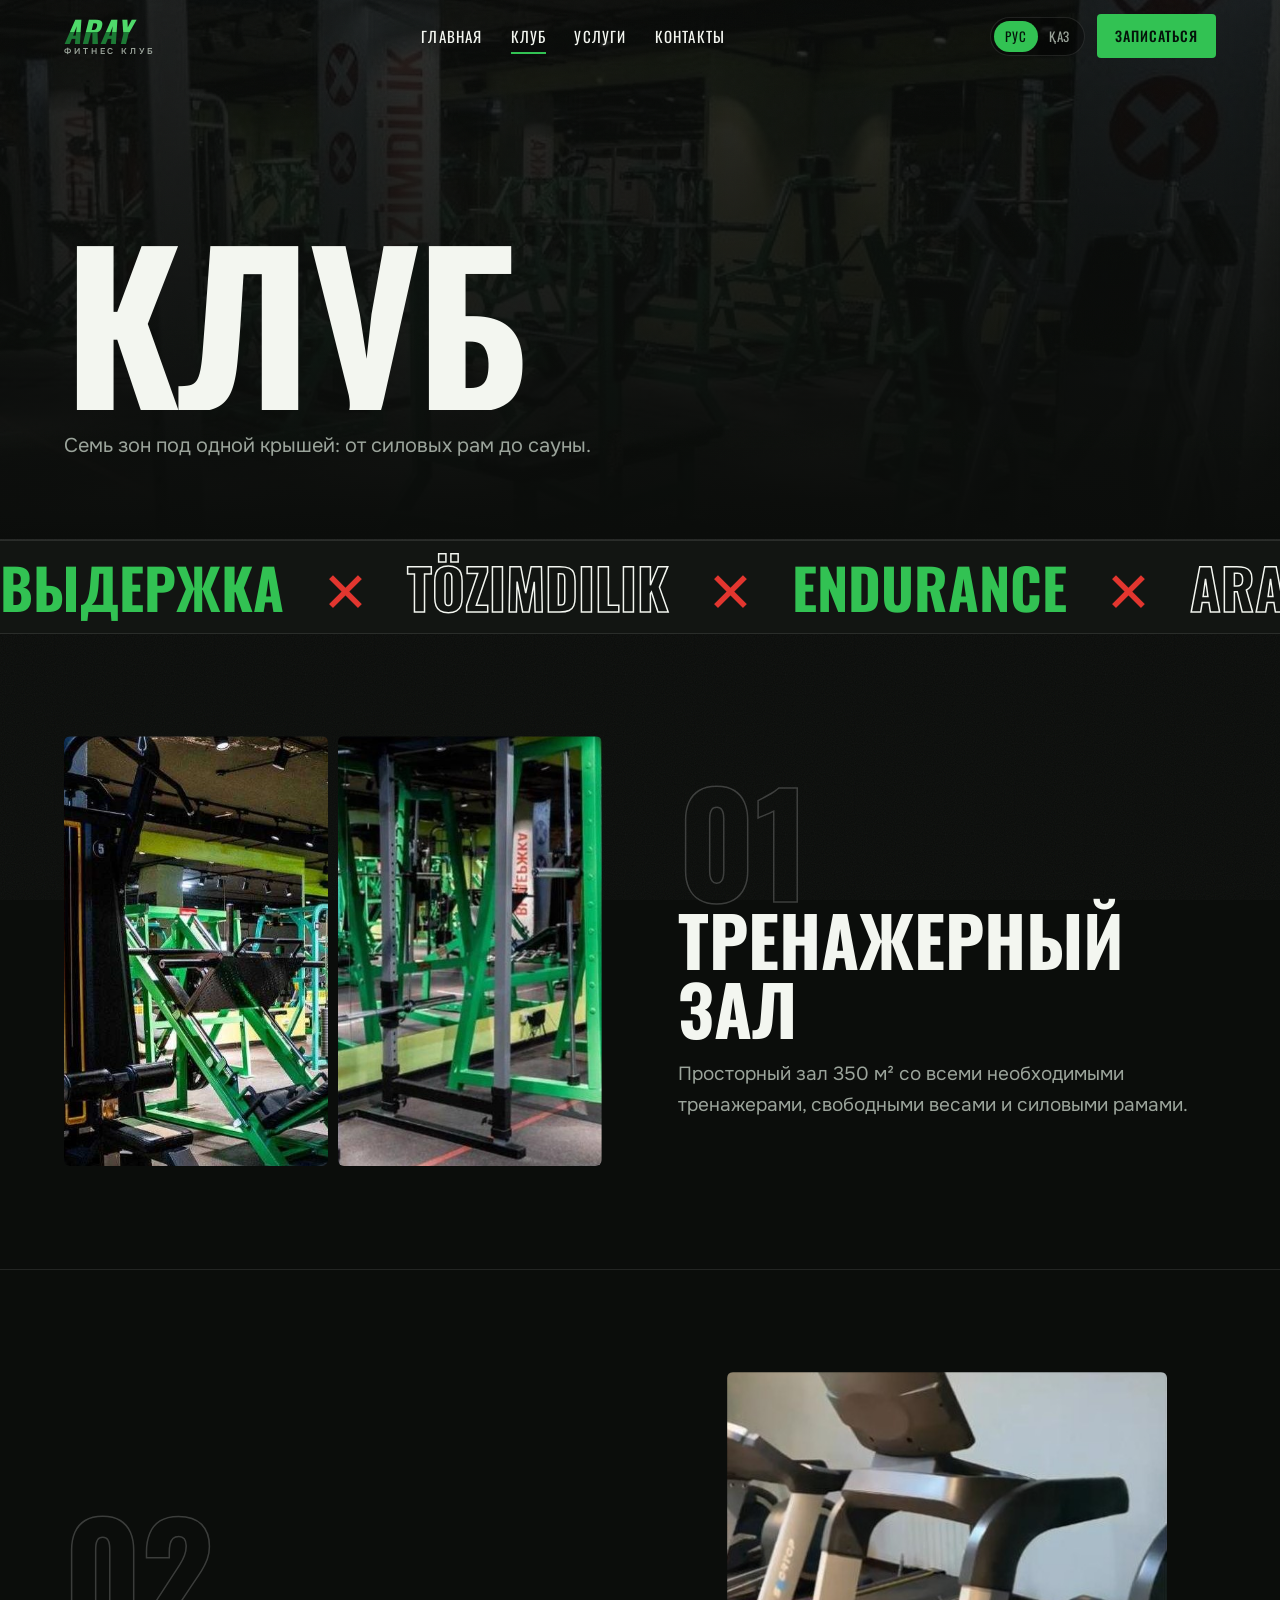
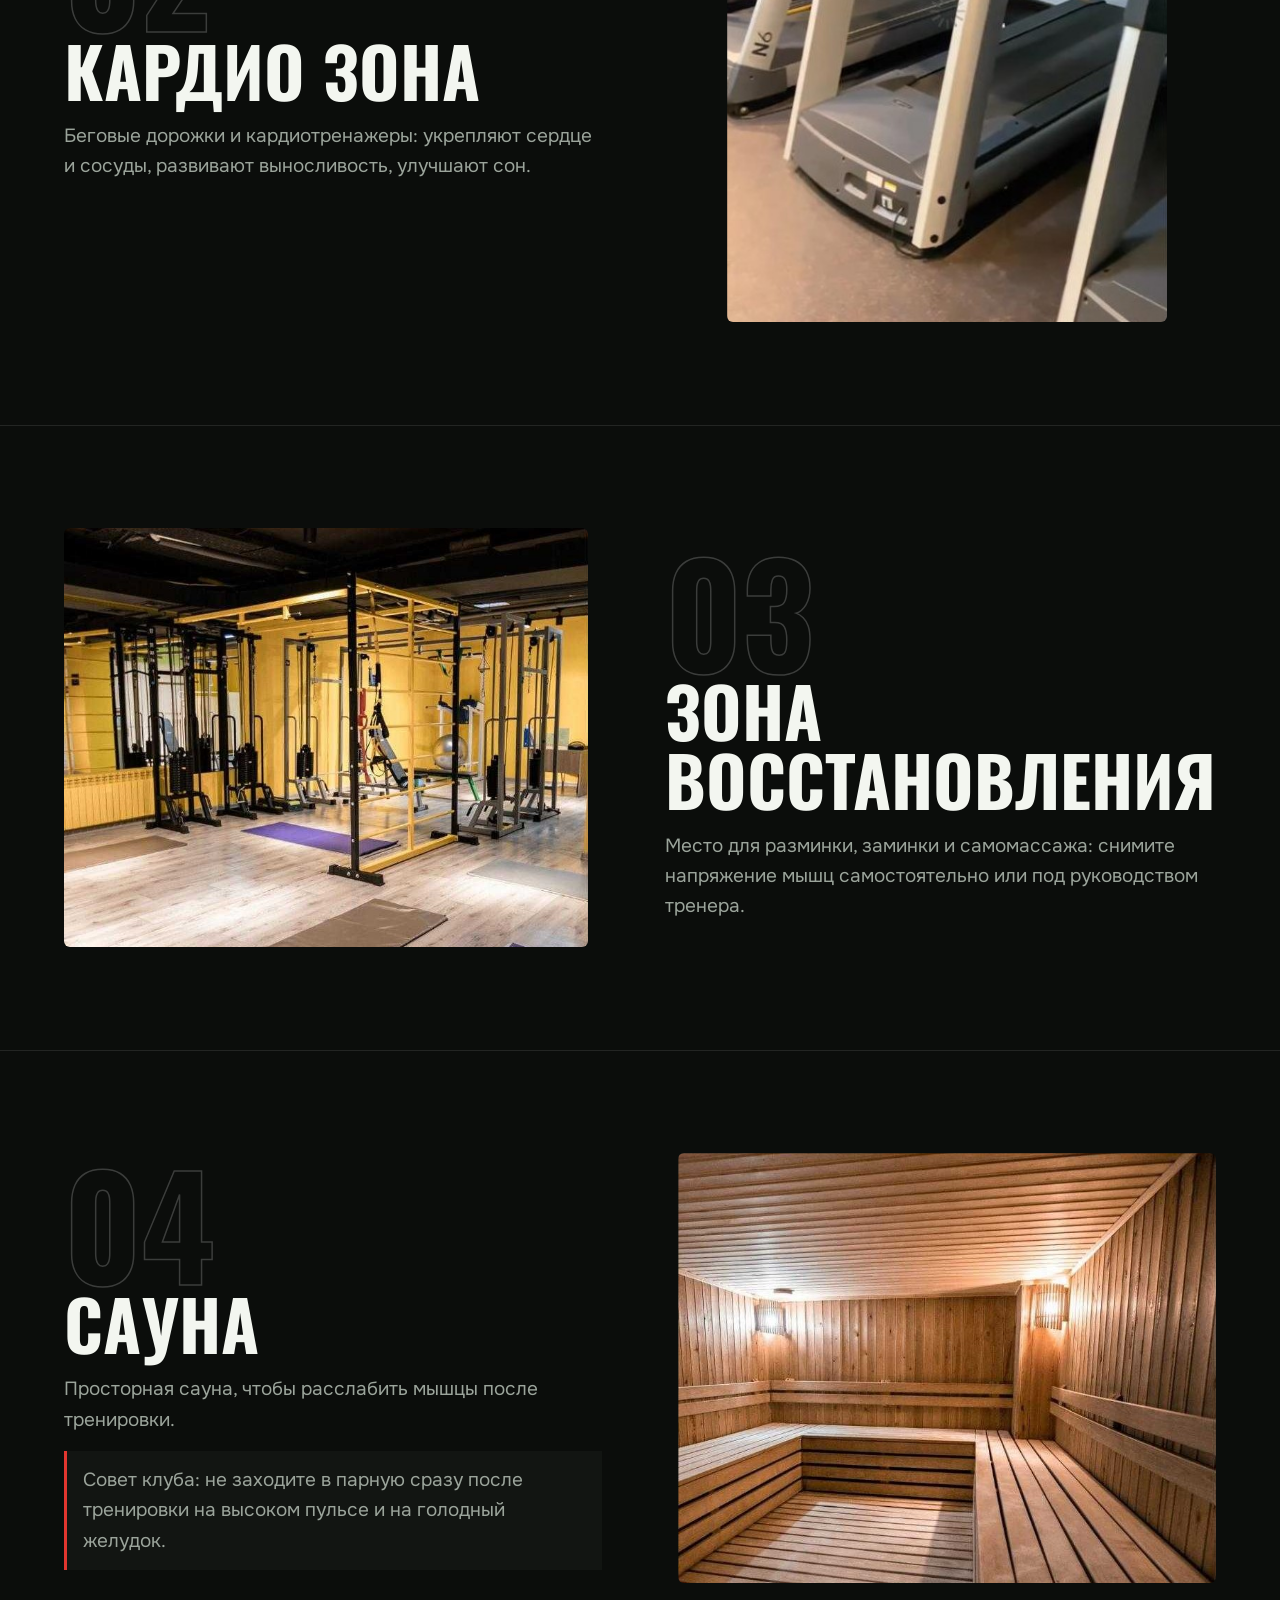
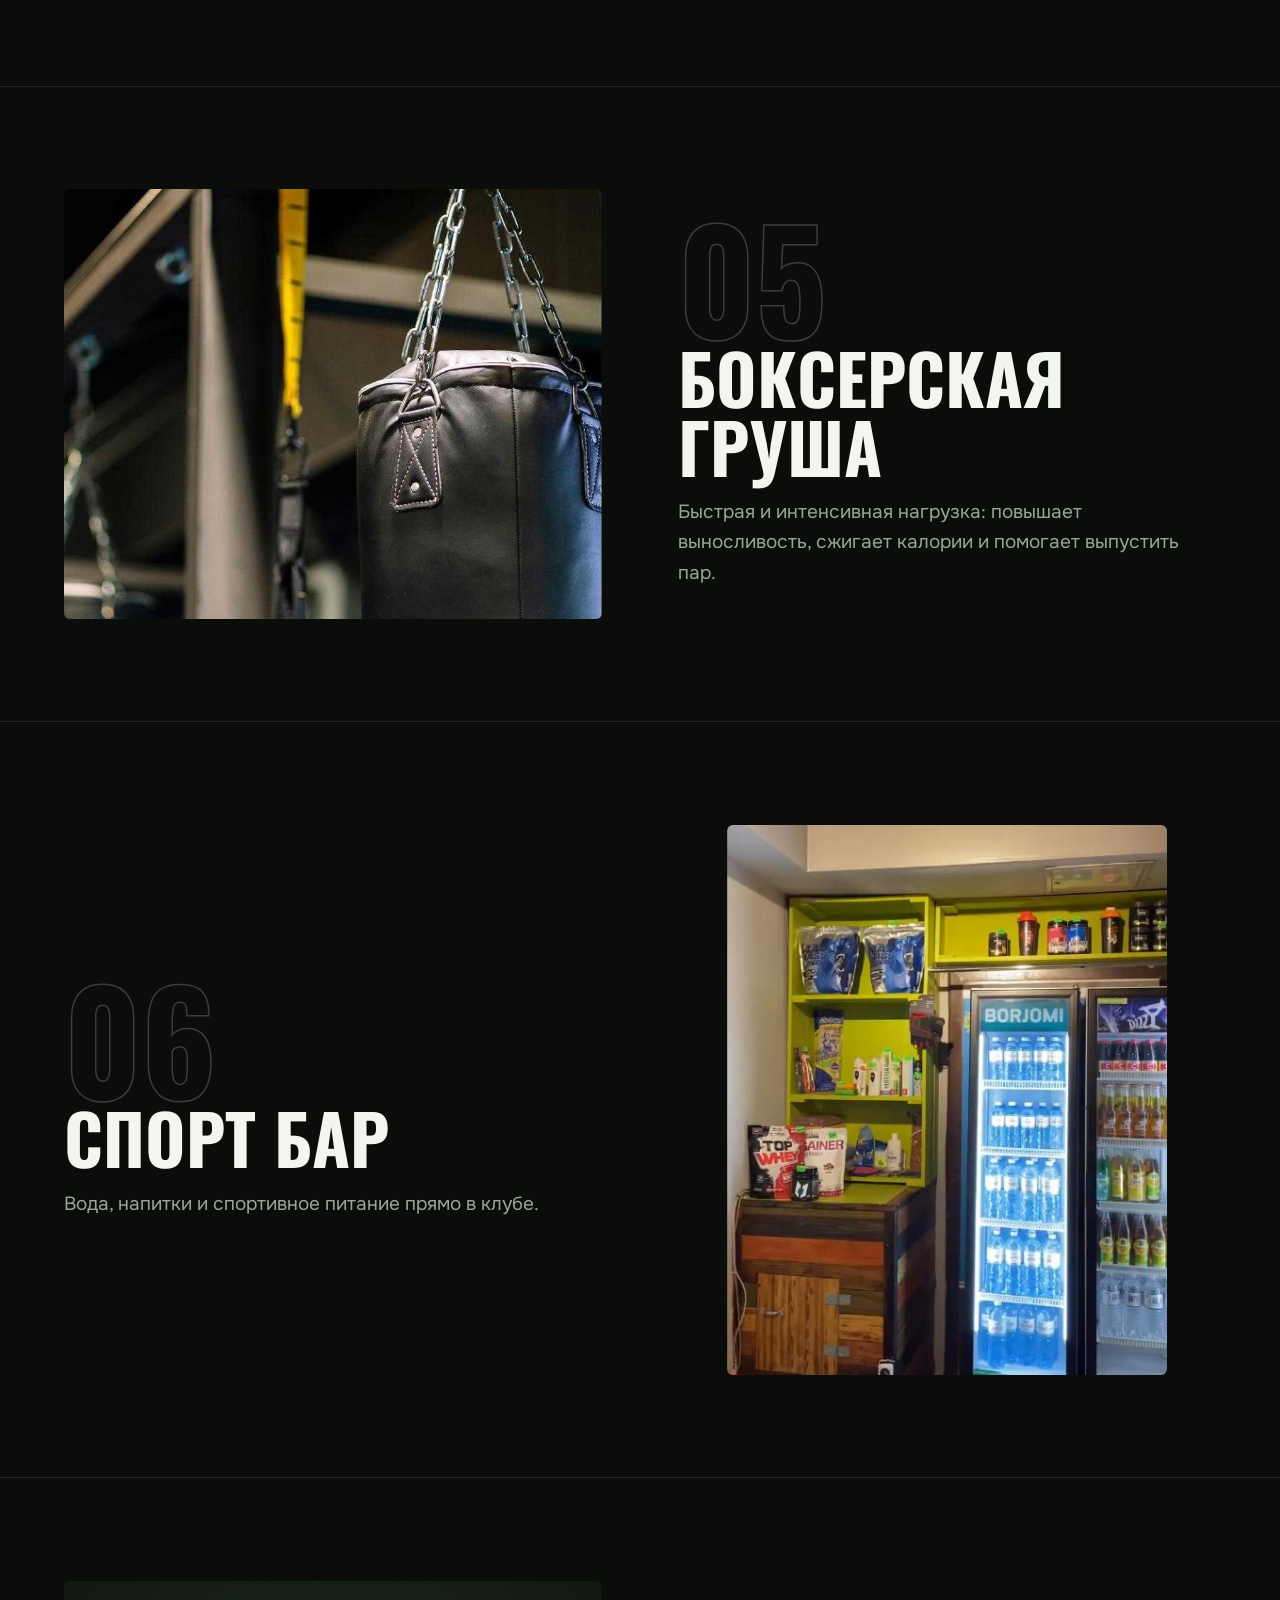
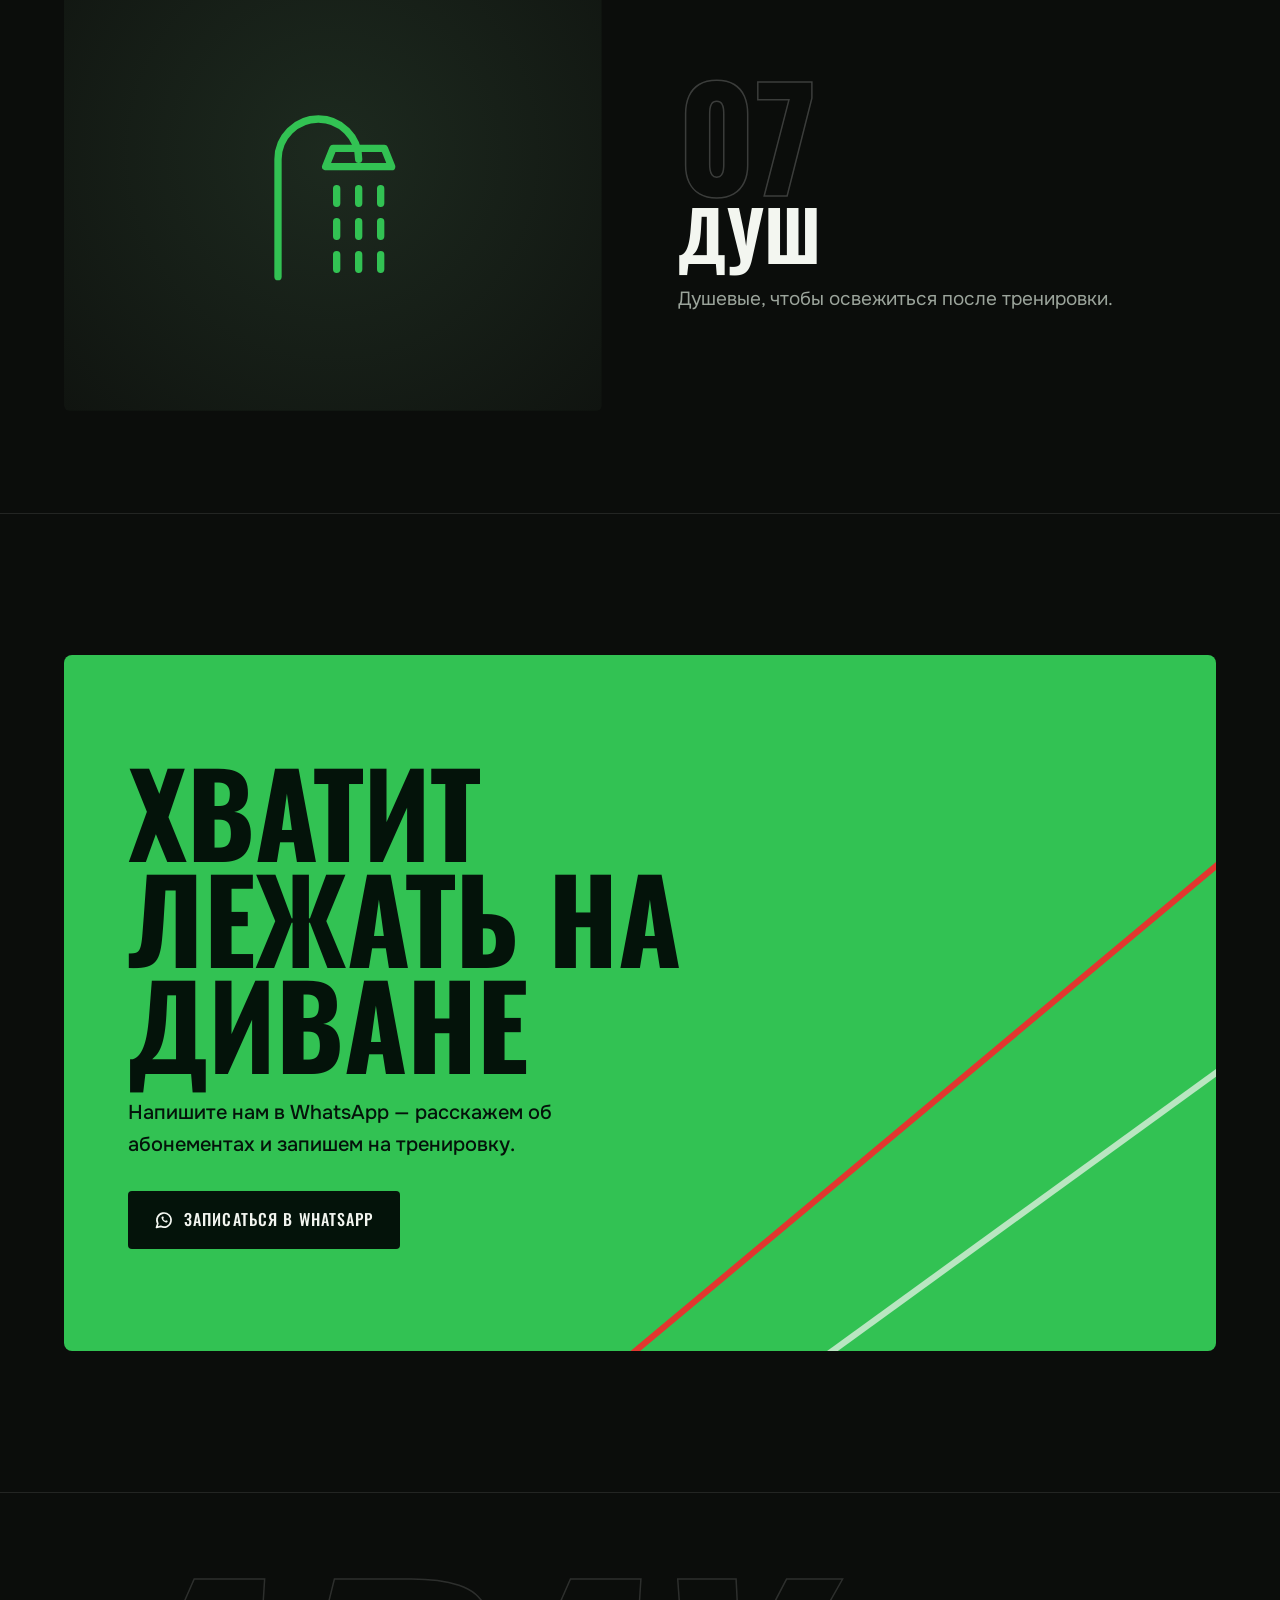
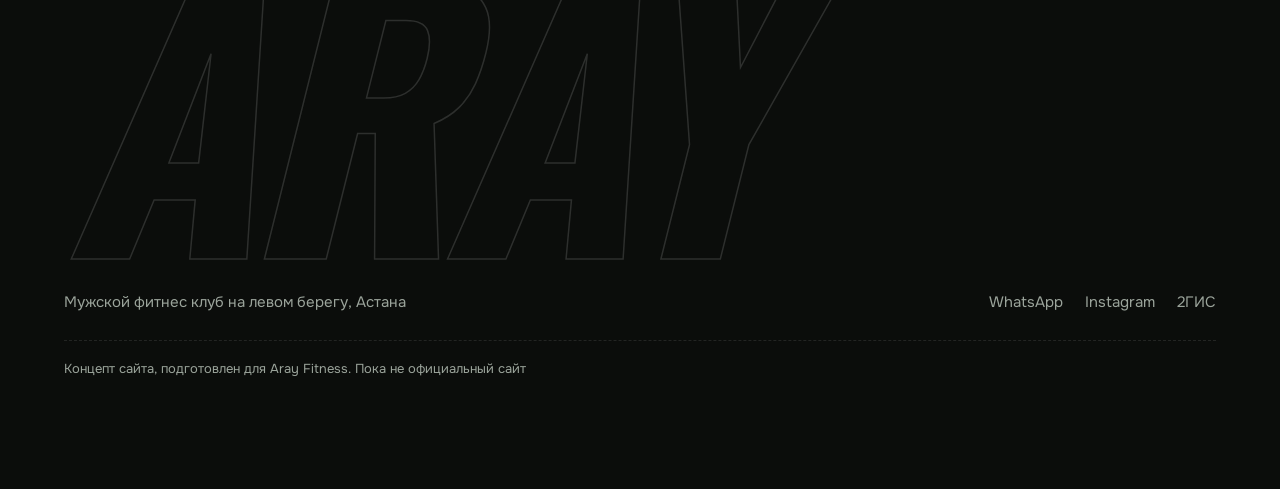
==== club.html @ 57cc1630 "Демо-сайт Aray Fitness Co-Authored-By: Claude Fable 5.2 <noreply@anthropic.com> Claude-Session: http" ====
<!DOCTYPE html>
<html lang="ru">
<head>
<meta charset="utf-8">
<meta name="viewport" content="width=device-width, initial-scale=1, viewport-fit=cover">
<title>Клуб — Aray Fitness, Астана</title>
<meta name="description" content="Зоны фитнес клуба Aray: тренажерный зал, кардио зона, зона восстановления, сауна, боксерская груша, спорт бар и душ.">
<!-- ДЕМО: после продажи удалить следующую строку -->
<meta name="robots" content="noindex, nofollow">
<meta name="theme-color" content="#0b0d0b">
<link rel="icon" href="assets/img/favicon.png">
<link rel="preload" href="assets/fonts/oswald-cyrillic-wght-normal.woff2" as="font" type="font/woff2" crossorigin>
<link rel="stylesheet" href="css/style.css">
</head>
<body>
<div class="loader" aria-hidden="true"><div class="loader__word" data-w="ARAY">ARAY</div><div class="loader__bar"></div></div>
<div class="progress"></div>
<div class="glow"></div>
<header class="header">
  <a class="logo" href="index.html" aria-label="Aray Fitness"><b>ARAY</b><small>ФИТНЕС КЛУБ</small></a>
  <nav class="nav"><a href="index.html" data-i18n="nav_home">Главная</a><a href="club.html" class="active" data-i18n="nav_club">Клуб</a><a href="services.html" data-i18n="nav_services">Услуги</a><a href="contacts.html" data-i18n="nav_contacts">Контакты</a></nav>
  <div class="header__right">
    <div class="lang" role="group" aria-label="Язык"><button data-lang="ru" class="on">РУС</button><button data-lang="kz">ҚАЗ</button></div>
    <a class="btn btn--green btn--sm" href="https://wa.me/77751038398" target="_blank" rel="noopener" data-i18n="cta_short">Записаться</a>
    <button class="burger" aria-label="Меню"><i></i><i></i></button>
  </div>
</header>
<main>
<section class="phead">
  <div class="phead__bg" style="background-image:url('assets/img/hall.jpg')"></div>
  <h1><i data-i18n="nav_club">Клуб</i></h1>
  <p class="lead" data-i18n="club_lead">Семь зон под одной крышей: от силовых рам до сауны.</p>
</section>

<div class="marquee" aria-hidden="true"><div class="marquee__track"><span>ВЫДЕРЖКА</span><b>✕</b><span>TÖZIMDILIK</span><b>✕</b><span>ENDURANCE</span><b>✕</b><span>ARAY FITNESS</span><b>✕</b><span>ВЫДЕРЖКА</span><b>✕</b><span>TÖZIMDILIK</span><b>✕</b><span>ENDURANCE</span><b>✕</b><span>ARAY FITNESS</span><b>✕</b></div><div class="marquee__track"><span>ВЫДЕРЖКА</span><b>✕</b><span>TÖZIMDILIK</span><b>✕</b><span>ENDURANCE</span><b>✕</b><span>ARAY FITNESS</span><b>✕</b><span>ВЫДЕРЖКА</span><b>✕</b><span>TÖZIMDILIK</span><b>✕</b><span>ENDURANCE</span><b>✕</b><span>ARAY FITNESS</span><b>✕</b></div></div>
<section class="zone" id="gym">
  <div class="zone__media" data-r="clip"><div class="duo"><img src="assets/img/legpress.jpg" alt="" loading="lazy"><img src="assets/img/racks.jpg" alt="" loading="lazy"></div></div>
  <div data-r><div class="zone__num">01</div><h2 data-i18n="z_gym">Тренажерный зал</h2><p data-i18n="z_gym_d">Просторный зал 350 м² со всеми необходимыми тренажерами, свободными весами и силовыми рамами.</p></div>
</section>
<section class="zone" id="cardio">
  <div class="zone__media tall" data-r="clip"><img src="assets/img/cardio.jpg" alt="" loading="lazy"></div>
  <div data-r><div class="zone__num">02</div><h2 data-i18n="z_cardio">Кардио зона</h2><p data-i18n="z_cardio_d">Беговые дорожки и кардиотренажеры: укрепляют сердце и сосуды, развивают выносливость, улучшают сон.</p></div>
</section>
<section class="zone" id="rec">
  <div class="zone__media" data-r="clip"><img src="assets/img/recovery.jpg" alt="" loading="lazy"></div>
  <div data-r><div class="zone__num">03</div><h2 data-i18n="z_rec">Зона восстановления</h2><p data-i18n="z_rec_d">Место для разминки, заминки и самомассажа: снимите напряжение мышц самостоятельно или под руководством тренера.</p></div>
</section>
<section class="zone" id="sauna">
  <div class="zone__media" data-r="clip"><img src="assets/img/sauna2.jpg" alt="" loading="lazy"></div>
  <div data-r><div class="zone__num">04</div><h2 data-i18n="z_sauna">Сауна</h2><p data-i18n="z_sauna_d">Просторная сауна, чтобы расслабить мышцы после тренировки.</p><p class="tip" data-i18n="sauna_tip">Совет клуба: не заходите в парную сразу после тренировки на высоком пульсе и на голодный желудок.</p></div>
</section>
<section class="zone" id="bag">
  <div class="zone__media" data-r="clip"><img src="assets/img/bag.jpg" alt="" loading="lazy"></div>
  <div data-r><div class="zone__num">05</div><h2 data-i18n="z_bag">Боксерская груша</h2><p data-i18n="z_bag_d">Быстрая и интенсивная нагрузка: повышает выносливость, сжигает калории и помогает выпустить пар.</p></div>
</section>
<section class="zone" id="bar">
  <div class="zone__media tall" data-r="clip"><img src="assets/img/bar.jpg" alt="" loading="lazy"></div>
  <div data-r><div class="zone__num">06</div><h2 data-i18n="z_bar">Спорт бар</h2><p data-i18n="z_bar_d">Вода, напитки и спортивное питание прямо в клубе.</p></div>
</section>
<section class="zone" id="shower">
  <div class="zone__media" data-r="clip"><div class="iconpanel"><svg viewBox="0 0 120 120" fill="none" stroke="currentColor" stroke-width="4" stroke-linecap="round" stroke-linejoin="round" aria-hidden="true"><path d="M30 104V40a22 22 0 0 1 44 0"/><path d="M56 44h36l-4-10H60z"/><path class="drop" d="M62 56v8M74 56v8M86 56v8"/><path class="drop d2" d="M62 74v8M74 74v8M86 74v8"/><path class="drop d3" d="M62 92v8M74 92v8M86 92v8"/></svg></div></div>
  <div data-r><div class="zone__num">07</div><h2 data-i18n="z_shower">Душ</h2><p data-i18n="z_shower_d">Душевые, чтобы освежиться после тренировки.</p></div>
</section>

<div style="height:clamp(72px,11vw,150px)"></div>
<section class="cta" data-r>
  <svg class="floor" viewBox="0 0 1200 500" preserveAspectRatio="none" aria-hidden="true"><path d="M560 520 L1220 140" stroke="#e2362f"/><path d="M760 520 L1220 290" stroke="#f3f6f0" opacity=".7"/></svg>
  <h2 data-i18n="cta_title">Хватит лежать на диване</h2>
  <p data-i18n="cta_text">Напишите нам в WhatsApp — расскажем об абонементах и запишем на тренировку.</p>
  <a class="btn btn--dark" href="https://wa.me/77751038398" target="_blank" rel="noopener"><svg viewBox="0 0 24 24" fill="none" stroke="currentColor" stroke-width="2" stroke-linecap="round" stroke-linejoin="round" aria-hidden="true"><path d="M3 21l1.6-4.7A8.5 8.5 0 1 1 8 19.6L3 21z"/><path d="M9 8.4c0 3.6 3 6.6 6.6 6.6l1-1.8-2.200-1-.8 1c-1.200-.5-2.200-1.500-2.700-2.700l1-.8-1-2.200L9 8.400z" fill="currentColor" stroke="none"/></svg><span data-i18n="cta_wa">Записаться в WhatsApp</span></a>
</section>

</main>
<footer class="footer">
  <div class="footer__big" aria-hidden="true">ARAY</div>
  <div class="footer__row">
    <p data-i18n="foot_tag">Мужской фитнес клуб на левом берегу, Астана</p>
    <div class="footer__links"><a href="https://wa.me/77751038398" target="_blank" rel="noopener">WhatsApp</a><a href="https://www.instagram.com/aray_fitness_astana" target="_blank" rel="noopener">Instagram</a><a href="https://2gis.kz/astana/search/Aray%20%D1%84%D0%B8%D1%82%D0%BD%D0%B5%D1%81%20%D0%BA%D0%BB%D1%83%D0%B1" target="_blank" rel="noopener">2ГИС</a></div>
  </div>
  <!-- ДЕМО: после продажи удалить следующую строку -->
  <p class="demo" data-i18n="demo">Концепт сайта, подготовлен для Aray Fitness. Пока не официальный сайт</p>
</footer>
<a class="fab" href="https://wa.me/77751038398" target="_blank" rel="noopener" aria-label="WhatsApp"><svg viewBox="0 0 24 24" fill="none" stroke="currentColor" stroke-width="2" stroke-linecap="round" stroke-linejoin="round" aria-hidden="true"><path d="M3 21l1.6-4.7A8.5 8.5 0 1 1 8 19.6L3 21z"/><path d="M9 8.4c0 3.6 3 6.6 6.6 6.6l1-1.8-2.200-1-.8 1c-1.200-.5-2.200-1.500-2.700-2.700l1-.8-1-2.200L9 8.400z" fill="currentColor" stroke="none"/></svg></a>
<script src="js/main.js"></script>
</body>
</html>
---- css/style.css ----
/* Aray Fitness — оформление и анимации */
@font-face{font-family:"Onest";font-style:normal;font-weight:100 900;font-display:swap;src:url("../assets/fonts/onest-cyrillic-ext-wght-normal.woff2") format("woff2");unicode-range:U+0460-052F,U+1C80-1C8A,U+20B4,U+2DE0-2DFF,U+A640-A69F,U+FE2E-FE2F}
@font-face{font-family:"Onest";font-style:normal;font-weight:100 900;font-display:swap;src:url("../assets/fonts/onest-cyrillic-wght-normal.woff2") format("woff2");unicode-range:U+0301,U+0400-045F,U+0490-0491,U+04B0-04B1,U+2116}
@font-face{font-family:"Onest";font-style:normal;font-weight:100 900;font-display:swap;src:url("../assets/fonts/onest-latin-wght-normal.woff2") format("woff2");unicode-range:U+0000-00FF,U+0131,U+0152-0153,U+02BB-02BC,U+02C6,U+02DA,U+02DC,U+0304,U+0308,U+0329,U+2000-206F,U+20AC,U+2122,U+2191,U+2193,U+2212,U+2215,U+FEFF,U+FFFD}
@font-face{font-family:"Oswald";font-style:normal;font-weight:200 700;font-display:swap;src:url("../assets/fonts/oswald-cyrillic-ext-wght-normal.woff2") format("woff2");unicode-range:U+0460-052F,U+1C80-1C8A,U+20B4,U+2DE0-2DFF,U+A640-A69F,U+FE2E-FE2F}
@font-face{font-family:"Oswald";font-style:normal;font-weight:200 700;font-display:swap;src:url("../assets/fonts/oswald-cyrillic-wght-normal.woff2") format("woff2");unicode-range:U+0301,U+0400-045F,U+0490-0491,U+04B0-04B1,U+2116}
@font-face{font-family:"Oswald";font-style:normal;font-weight:200 700;font-display:swap;src:url("../assets/fonts/oswald-latin-wght-normal.woff2") format("woff2");unicode-range:U+0000-00FF,U+0131,U+0152-0153,U+02BB-02BC,U+02C6,U+02DA,U+02DC,U+0304,U+0308,U+0329,U+2000-206F,U+20AC,U+2122,U+2191,U+2193,U+2212,U+2215,U+FEFF,U+FFFD}

:root{
  --bg:#0b0d0b; --bg2:#121512; --card:#171b17; --line:rgba(255,255,255,.1);
  --green:#32c253; --green-d:#1c7a35; --lime:#c9e021; --red:#e2362f;
  --text:#f3f6f0; --muted:#9ba49b;
  --display:"Oswald","Arial Narrow",sans-serif; --body:"Onest",system-ui,sans-serif;
  --pad:clamp(20px,5vw,72px); --ease:cubic-bezier(.2,.8,.2,1);
}
*{box-sizing:border-box;margin:0;padding:0}
html{scroll-behavior:smooth;-webkit-text-size-adjust:100%}
body{background:var(--bg);color:var(--text);font-family:var(--body);font-size:17px;line-height:1.6;overflow-x:hidden;-webkit-font-smoothing:antialiased}
img{display:block;max-width:100%}
a{color:inherit;text-decoration:none}
button{font:inherit;color:inherit;background:none;border:0;cursor:pointer}
ul{list-style:none}
::selection{background:var(--green);color:#041006}
:focus-visible{outline:2px solid var(--lime);outline-offset:3px}

/* Зерно и полоса прогресса */
body::before{content:"";position:fixed;inset:0;z-index:1;pointer-events:none;opacity:.05;background-image:url("data:image/svg+xml,%3Csvg xmlns='http://www.w3.org/2000/svg' width='160' height='160'%3E%3Cfilter id='n'%3E%3CfeTurbulence type='fractalNoise' baseFrequency='.9' numOctaves='2'/%3E%3C/filter%3E%3Crect width='100%25' height='100%25' filter='url(%23n)'/%3E%3C/svg%3E")}
.progress{position:fixed;top:0;left:0;height:3px;width:100%;z-index:60;background:linear-gradient(90deg,var(--green),var(--lime));transform-origin:0 50%;transform:scaleX(0)}

/* Заставка */
.loader{position:fixed;inset:0;z-index:100;background:var(--bg);display:grid;place-items:center;transition:transform .8s var(--ease) .1s}
.loader__word{font-family:var(--display);font-weight:700;font-style:italic;font-size:clamp(72px,24vw,220px);letter-spacing:-.02em;line-height:1;color:transparent;-webkit-text-stroke:1.5px rgba(255,255,255,.22);position:relative}
.loader__word::after{content:attr(data-w);position:absolute;inset:0;color:var(--green);-webkit-text-stroke:0;clip-path:inset(100% 0 0 0);animation:fill 1.1s var(--ease) forwards}
.loader__bar{position:absolute;left:0;bottom:0;height:4px;width:100%;background:var(--red);transform-origin:0 50%;animation:bar 1.1s var(--ease) forwards}
@keyframes fill{to{clip-path:inset(0 0 0 0)}}
@keyframes bar{from{transform:scaleX(0)}to{transform:scaleX(1)}}
body.ready .loader{transform:translateY(-101%)}
body.noloader .loader{display:none}

/* Шапка */
.header{position:fixed;top:0;left:0;right:0;z-index:50;display:flex;align-items:center;justify-content:space-between;gap:16px;padding:14px var(--pad);transition:background .3s,padding .3s,transform .4s var(--ease)}
.header.scrolled{background:rgba(11,13,11,.82);backdrop-filter:blur(14px);-webkit-backdrop-filter:blur(14px);padding-block:10px;border-bottom:1px solid var(--line)}
.header.hide{transform:translateY(-100%)}
.logo{display:inline-flex;flex-direction:column;line-height:1}
.logo b{font-family:var(--display);font-style:italic;font-weight:700;font-size:30px;letter-spacing:.01em;background:linear-gradient(180deg,#4fd96a 0 54%,var(--green-d) 54% 100%);-webkit-background-clip:text;background-clip:text;color:transparent;padding-right:4px}
.logo small{font-size:8.5px;letter-spacing:.34em;color:var(--muted);font-weight:600;margin-top:2px}
.nav{display:flex;align-items:center;gap:28px}
.nav a{font-family:var(--display);text-transform:uppercase;letter-spacing:.08em;font-size:15px;position:relative;padding:6px 0}
.nav a::after{content:"";position:absolute;left:0;bottom:0;height:2px;width:100%;background:var(--green);transform:scaleX(0);transform-origin:100% 50%;transition:transform .35s var(--ease)}
.nav a:hover::after,.nav a.active::after{transform:scaleX(1);transform-origin:0 50%}
.header__right{display:flex;align-items:center;gap:12px}
.lang{display:flex;border:1px solid var(--line);border-radius:99px;padding:3px;background:rgba(0,0,0,.35)}
.lang button{font-family:var(--display);font-size:13px;letter-spacing:.06em;padding:5px 11px;border-radius:99px;color:var(--muted);transition:.25s}
.lang button.on{background:var(--green);color:#04130a}
.burger{display:none;width:44px;height:44px;border-radius:50%;background:var(--green);position:relative}
.burger i{position:absolute;left:13px;right:13px;height:2px;background:#04130a;transition:.35s var(--ease)}
.burger i:first-child{top:18px}.burger i:last-child{top:25px}
body.menu .burger i:first-child{top:21.5px;transform:rotate(45deg)}
body.menu .burger i:last-child{top:21.5px;transform:rotate(-45deg)}

/* Кнопки */
.btn{display:inline-flex;align-items:center;gap:10px;font-family:var(--display);text-transform:uppercase;letter-spacing:.07em;font-size:16px;font-weight:500;padding:16px 26px;border-radius:4px;position:relative;overflow:hidden;transition:transform .3s var(--ease),color .3s;isolation:isolate}
.btn svg{width:20px;height:20px;flex:none}
.btn--green{background:var(--green);color:#04130a}
.btn--green::before{content:"";position:absolute;inset:0;background:var(--lime);transform:translateY(101%);transition:transform .4s var(--ease);z-index:-1}
.btn--green:hover::before{transform:none}
.btn--ghost{border:1px solid rgba(255,255,255,.35)}
.btn--ghost:hover{border-color:var(--green);color:var(--green)}
.btn:active{transform:scale(.97)}
.btn--sm{padding:11px 18px;font-size:14px}

/* Общие блоки */
main{position:relative;z-index:2}
.section{padding:clamp(72px,11vw,150px) var(--pad)}
.eyebrow{font-family:var(--display);text-transform:uppercase;letter-spacing:.22em;font-size:13px;color:var(--green);display:flex;align-items:center;gap:12px;margin-bottom:18px}
.eyebrow::before{content:"";width:34px;height:2px;background:var(--red)}
.h2{font-family:var(--display);font-weight:700;text-transform:uppercase;font-size:clamp(34px,6.4vw,84px);line-height:1;letter-spacing:-.01em;max-width:16ch;text-wrap:balance}
.lead{color:var(--muted);font-size:clamp(17px,1.6vw,20px);max-width:56ch;margin-top:20px}
.green{color:var(--green)}

/* Появление при прокрутке */
[data-r]{opacity:0;transform:translateY(40px);transition:opacity .9s var(--ease),transform .9s var(--ease),clip-path 1.1s var(--ease);transition-delay:var(--d,0s)}
[data-r="left"]{transform:translateX(-50px)}
[data-r="right"]{transform:translateX(50px)}
[data-r="clip"]{opacity:1;transform:none}
[data-r="clip"]>*{clip-path:inset(0 0 100% 0);transition:clip-path 1.2s var(--ease)}
[data-r].in{opacity:1;transform:none}
[data-r="clip"].in>*{clip-path:inset(0 0 0 0)}

/* Первый экран */
.hero{position:relative;min-height:100svh;display:flex;flex-direction:column;justify-content:flex-end;padding:120px var(--pad) clamp(28px,5vw,60px);overflow:hidden}
.hero__bg{position:absolute;inset:-6% 0;z-index:-2;background:url("../assets/img/hall.jpg") center/cover;filter:saturate(1.1) contrast(1.05);animation:kb 18s ease-in-out infinite alternate;will-change:transform}
@keyframes kb{from{transform:scale(1.05) translateY(var(--py,0))}to{transform:scale(1.18) translateY(var(--py,0))}}
.hero::before{content:"";position:absolute;inset:0;z-index:-1;background:linear-gradient(180deg,rgba(11,13,11,.75) 0,rgba(11,13,11,.35) 35%,rgba(11,13,11,.92) 82%,var(--bg) 100%),linear-gradient(90deg,rgba(11,13,11,.8),transparent 70%)}
.hero__eyebrow{font-family:var(--display);text-transform:uppercase;letter-spacing:.2em;font-size:clamp(11px,1.3vw,14px);color:var(--lime);margin-bottom:18px}
.hero h1{font-family:var(--display);font-weight:700;text-transform:uppercase;font-size:clamp(58px,15.5vw,230px);line-height:.88;letter-spacing:-.02em}
.hero h1 span{display:block;overflow:hidden;padding-top:.06em}
.hero h1 span i{display:block;font-style:normal;transform:translateY(110%);transition:transform 1.1s var(--ease)}
.hero h1 span:nth-child(2) i{transition-delay:.1s;color:transparent;-webkit-text-stroke:2px var(--text)}
.hero h1 span:nth-child(3) i{transition-delay:.2s;color:var(--green)}
body.ready .hero h1 span i{transform:none}
.hero__row{display:flex;flex-wrap:wrap;align-items:flex-end;justify-content:space-between;gap:28px;margin-top:clamp(22px,3vw,40px)}
.hero__sub{max-width:44ch;color:#d5dbd3;font-size:clamp(16px,1.5vw,19px)}
.hero__btns{display:flex;flex-wrap:wrap;gap:12px}
.hero__row>*{opacity:0;transform:translateY(24px);transition:.9s var(--ease) .55s}
body.ready .hero__row>*{opacity:1;transform:none}
.pillar{position:absolute;right:var(--pad);top:120px;writing-mode:vertical-rl;font-family:var(--display);font-weight:700;letter-spacing:.3em;font-size:13px;color:var(--red);display:flex;align-items:center;gap:14px}
.pillar::before{content:"✕";display:grid;place-items:center;width:34px;height:34px;border-radius:50%;background:var(--red);color:#fff;font-size:16px;letter-spacing:0;writing-mode:horizontal-tb;animation:spin 9s linear infinite}
@keyframes spin{to{transform:rotate(360deg)}}

/* Бегущая строка */
.marquee{overflow:hidden;border-block:1px solid var(--line);background:var(--bg2);padding:18px 0;display:flex;user-select:none}
.marquee__track{display:flex;flex:none;gap:38px;padding-right:38px;animation:mq 26s linear infinite;font-family:var(--display);font-weight:700;text-transform:uppercase;font-size:clamp(26px,4.4vw,56px);line-height:1;white-space:nowrap}
.marquee__track span:nth-child(4n+1){color:var(--green)}
.marquee__track span:nth-child(4n+3){color:transparent;-webkit-text-stroke:1.5px var(--text)}
.marquee__track b{color:var(--red);font-weight:400}
.marquee--rev .marquee__track{animation-direction:reverse}
@keyframes mq{to{transform:translateX(-100%)}}

/* Цифры */
.stats{display:grid;grid-template-columns:repeat(3,1fr);gap:1px;background:var(--line);border-block:1px solid var(--line)}
.stat{background:var(--bg);padding:clamp(28px,5vw,64px) var(--pad)}
.stat__n{font-family:var(--display);font-weight:700;font-size:clamp(64px,10vw,150px);line-height:.9;color:var(--green);display:flex;align-items:baseline;gap:8px}
.stat__n small{font-size:.32em;color:var(--text)}
.stat p{color:var(--muted);margin-top:12px;max-width:22ch}

/* Зоны: горизонтальная лента */
.zones__head{display:flex;flex-wrap:wrap;justify-content:space-between;align-items:flex-end;gap:24px;margin-bottom:clamp(28px,4vw,56px)}
.rail{display:flex;gap:18px;overflow-x:auto;scroll-snap-type:x mandatory;padding:0 var(--pad) 22px;margin:0 calc(var(--pad)*-1);scrollbar-width:none;cursor:grab}
.rail::-webkit-scrollbar{display:none}
.zcard{position:relative;flex:none;width:min(78vw,380px);aspect-ratio:3/4;border-radius:6px;overflow:hidden;scroll-snap-align:center;background:var(--card)}
.zcard img{width:100%;height:100%;object-fit:cover;transition:transform 1.2s var(--ease),filter .6s;filter:saturate(.9)}
.zcard:hover img{transform:scale(1.08);filter:saturate(1.15)}
.zcard::after{content:"";position:absolute;inset:0;background:linear-gradient(180deg,transparent 40%,rgba(5,8,5,.92))}
.zcard__num{position:absolute;top:16px;left:16px;z-index:2;font-family:var(--display);font-size:14px;letter-spacing:.1em;background:var(--green);color:#04130a;padding:3px 10px;border-radius:3px}
.zcard__txt{position:absolute;left:20px;right:20px;bottom:20px;z-index:2}
.zcard__txt h3{font-family:var(--display);text-transform:uppercase;font-size:28px;line-height:1.05}
.zcard__txt p{font-size:14.5px;color:#cfd6cc;margin-top:8px;line-height:1.45}

/* Тренеры */
.split{display:grid;grid-template-columns:1.05fr 1fr;gap:clamp(28px,6vw,90px);align-items:center}
.split__img{position:relative;border-radius:6px;overflow:hidden;aspect-ratio:5/4}
.split__img img{width:100%;height:118%;object-fit:cover;transform:translateY(var(--py,0))}
.split__img::after{content:"";position:absolute;left:0;bottom:0;width:100%;height:6px;background:linear-gradient(90deg,var(--green) 0 60%,var(--red) 60% 100%)}
.split .btn{margin-top:28px}
.split--rev .split__img{order:2}

/* Призыв */
.cta{position:relative;margin:0 var(--pad);padding:clamp(48px,8vw,110px) clamp(22px,5vw,80px);border-radius:8px;background:var(--green);color:#04130a;overflow:hidden}
.cta svg.floor{position:absolute;inset:0;width:100%;height:100%;pointer-events:none}
.cta svg.floor path{fill:none;stroke-width:5;stroke-dasharray:1600;stroke-dashoffset:1600;transition:stroke-dashoffset 2.2s var(--ease) .2s}
.cta.in svg.floor path{stroke-dashoffset:0}
.cta h2{font-family:var(--display);font-weight:700;text-transform:uppercase;font-size:clamp(40px,9vw,130px);line-height:.92;position:relative;max-width:11ch}
.cta p{position:relative;max-width:40ch;margin:22px 0 30px;font-size:clamp(17px,1.6vw,20px);font-weight:500}
.btn--dark{background:#04130a;color:var(--text);position:relative}
.btn--dark:hover{color:var(--lime)}

/* Как найти */
.find{display:grid;grid-template-columns:1fr 1fr;gap:clamp(28px,6vw,80px);align-items:start}
.info{border-top:1px solid var(--line)}
.info li{display:grid;grid-template-columns:120px 1fr;gap:16px;padding:20px 0;border-bottom:1px solid var(--line)}
.info span{font-family:var(--display);text-transform:uppercase;letter-spacing:.14em;font-size:12.5px;color:var(--muted);padding-top:5px}
.info b{font-weight:500;font-size:clamp(17px,1.7vw,21px);line-height:1.4}
.info b a:hover{color:var(--green)}
.info em{display:block;font-style:normal;color:var(--muted);font-size:15px;font-weight:400}
.find__btns{display:flex;flex-wrap:wrap;gap:12px;margin-top:28px}
.note{margin-top:22px;color:var(--muted);font-size:15px;border-left:3px solid var(--lime);padding-left:14px}
.mapcard{position:relative;aspect-ratio:1/1;border-radius:8px;overflow:hidden;background:#101410;border:1px solid var(--line)}
.mapcard svg{width:100%;height:100%}
.pin{transform-origin:50% 100%;animation:pin 2.2s var(--ease) infinite}
@keyframes pin{0%,100%{transform:translateY(0)}50%{transform:translateY(-10px)}}
.pulse{transform-origin:center;transform-box:fill-box;animation:pulse 2.2s ease-out infinite}
@keyframes pulse{from{transform:scale(.4);opacity:.8}to{transform:scale(2.6);opacity:0}}

/* Шапка внутренних страниц */
.phead{position:relative;padding:clamp(140px,20vw,230px) var(--pad) clamp(40px,6vw,80px);overflow:hidden;border-bottom:1px solid var(--line)}
.phead__bg{position:absolute;inset:0;z-index:-2;background:center/cover;opacity:.32;filter:grayscale(.4);animation:kb 20s ease-in-out infinite alternate}
.phead::before{content:"";position:absolute;inset:0;z-index:-1;background:linear-gradient(180deg,rgba(11,13,11,.5),var(--bg))}
.phead h1{font-family:var(--display);font-weight:700;text-transform:uppercase;font-size:clamp(64px,16vw,220px);line-height:.88;letter-spacing:-.02em;overflow:hidden}
.phead h1 i{display:block;font-style:normal;transform:translateY(110%);transition:transform 1.1s var(--ease)}
body.ready .phead h1 i{transform:none}

/* Клуб: зоны */
.zone{display:grid;grid-template-columns:1fr 1fr;gap:clamp(24px,6vw,90px);align-items:center;padding:clamp(48px,8vw,110px) var(--pad);border-bottom:1px solid var(--line)}
.zone:nth-child(even) .zone__media{order:2}
.zone__media{position:relative;border-radius:6px;overflow:hidden;aspect-ratio:5/4}
.zone__media.tall{aspect-ratio:4/5;max-width:440px;width:100%;justify-self:center}
.zone__media img{width:100%;height:100%;object-fit:cover;transition:transform 1.4s var(--ease)}
.zone__media:hover img{transform:scale(1.06)}
.zone__num{font-family:var(--display);font-weight:700;font-size:clamp(70px,11vw,160px);line-height:.8;color:transparent;-webkit-text-stroke:1.5px rgba(255,255,255,.2);margin-bottom:10px}
.zone h2{font-family:var(--display);font-weight:700;text-transform:uppercase;font-size:clamp(34px,5.4vw,72px);line-height:1}
.zone p{color:var(--muted);margin-top:16px;max-width:46ch;font-size:clamp(16px,1.5vw,19px)}
.tip{margin-top:20px;padding:14px 16px;border-left:3px solid var(--red);background:var(--bg2);font-size:15px;color:#cfd6cc;max-width:46ch}
.duo{display:grid;grid-template-columns:1fr 1fr;gap:10px;height:100%}
.duo img{border-radius:6px;height:100%}

/* Услуги */
.checks{margin-top:26px;display:grid;gap:2px}
.checks li{display:flex;gap:14px;align-items:flex-start;padding:14px 0;border-bottom:1px solid var(--line);font-size:clamp(16px,1.5vw,19px)}
.checks li::before{content:"";flex:none;width:22px;height:22px;margin-top:3px;border-radius:50%;background:var(--green) url("data:image/svg+xml,%3Csvg xmlns='http://www.w3.org/2000/svg' viewBox='0 0 24 24' fill='none' stroke='%2304130a' stroke-width='3.5' stroke-linecap='round' stroke-linejoin='round'%3E%3Cpath d='M5 12.5l4.5 4.5L19 7.5'/%3E%3C/svg%3E") center/14px no-repeat}
.tiles{display:grid;grid-template-columns:repeat(auto-fill,minmax(220px,1fr));gap:12px;margin-top:clamp(28px,4vw,48px)}
.tile{position:relative;background:var(--card);border:1px solid var(--line);border-radius:6px;padding:26px 22px 24px;min-height:150px;display:flex;flex-direction:column;justify-content:flex-end;overflow:hidden;transition:transform .5s var(--ease),border-color .3s}
.tile::before{content:attr(data-n);position:absolute;top:10px;right:16px;font-family:var(--display);font-weight:700;font-size:54px;line-height:1;color:rgba(255,255,255,.06);transition:color .3s}
.tile::after{content:"";position:absolute;left:0;bottom:0;height:3px;width:100%;background:var(--green);transform:scaleX(0);transform-origin:0 50%;transition:transform .5s var(--ease)}
.tile:hover{transform:translateY(-6px);border-color:rgba(50,194,83,.5)}
.tile:hover::after{transform:scaleX(1)}
.tile:hover::before{color:rgba(50,194,83,.25)}
.tile h3{font-family:var(--display);text-transform:uppercase;font-size:22px;line-height:1.1}
.tile p{font-size:14px;color:var(--muted);margin-top:8px}
.acc{margin-top:clamp(28px,4vw,48px);border-top:1px solid var(--line)}
.acc__item{border-bottom:1px solid var(--line)}
.acc__btn{width:100%;display:flex;align-items:center;gap:18px;text-align:left;padding:22px 0;font-family:var(--display);text-transform:uppercase;font-size:clamp(20px,2.8vw,32px);line-height:1.15}
.acc__btn em{font-style:normal;color:var(--green);font-size:.6em;width:2.2em;flex:none}
.acc__btn i{margin-left:auto;flex:none;width:34px;height:34px;border-radius:50%;border:1px solid var(--line);position:relative;transition:.4s var(--ease)}
.acc__btn i::before,.acc__btn i::after{content:"";position:absolute;left:10px;right:10px;top:50%;height:2px;margin-top:-1px;background:var(--text);transition:.4s var(--ease)}
.acc__btn i::after{transform:rotate(90deg)}
.acc__item.open .acc__btn i{background:var(--green);border-color:var(--green);transform:rotate(180deg)}
.acc__item.open .acc__btn i::after{transform:none}
.acc__body{display:grid;grid-template-rows:0fr;transition:grid-template-rows .5s var(--ease)}
.acc__item.open .acc__body{grid-template-rows:1fr}
.acc__body>div{overflow:hidden}
.acc__body p{color:var(--muted);padding:0 0 24px calc(1.32em + 18px + 2em);max-width:64ch}

/* Подвал */
.footer{position:relative;z-index:2;margin-top:clamp(72px,11vw,150px);border-top:1px solid var(--line);padding:clamp(40px,6vw,72px) var(--pad) 110px}
.footer__big{font-family:var(--display);font-weight:700;font-style:italic;font-size:clamp(90px,27vw,420px);line-height:.8;letter-spacing:-.03em;color:transparent;-webkit-text-stroke:1.5px rgba(255,255,255,.14);margin-bottom:clamp(24px,4vw,48px);user-select:none}
.footer__row{display:flex;flex-wrap:wrap;justify-content:space-between;gap:20px;color:var(--muted);font-size:15px}
.footer__row a:hover{color:var(--green)}
.footer__links{display:flex;flex-wrap:wrap;gap:22px}
.demo{margin-top:26px;padding-top:18px;border-top:1px dashed var(--line);font-size:13px;color:var(--muted)}

/* Плавающая кнопка WhatsApp */
.fab{position:fixed;right:18px;bottom:18px;z-index:40;width:60px;height:60px;border-radius:50%;background:var(--green);color:#04130a;display:grid;place-items:center;box-shadow:0 10px 30px rgba(50,194,83,.35);transform:scale(0);transition:transform .5s var(--ease)}
.fab.show{transform:none}
.fab svg{width:30px;height:30px}
.fab::before{content:"";position:absolute;inset:0;border-radius:50%;border:2px solid var(--green);animation:ring 2s ease-out infinite}
@keyframes ring{to{transform:scale(1.7);opacity:0}}

/* Курсор-подсветка (только мышь) */
.glow{position:fixed;left:0;top:0;width:420px;height:420px;margin:-210px 0 0 -210px;border-radius:50%;pointer-events:none;z-index:0;background:radial-gradient(circle,rgba(50,194,83,.13),transparent 62%);opacity:0;transition:opacity .4s}
@media (hover:hover){body:hover .glow{opacity:1}}

/* Телефон и планшет */
@media (max-width:860px){
  body{font-size:16px}
  .burger{display:block}
  .nav{position:fixed;inset:0;z-index:-1;background:var(--bg);flex-direction:column;justify-content:center;align-items:flex-start;gap:6px;padding:90px var(--pad) 40px;clip-path:circle(0 at calc(100% - 42px) 36px);transition:clip-path .7s var(--ease);pointer-events:none}
  body.menu .nav{clip-path:circle(150% at calc(100% - 42px) 36px);pointer-events:auto}
  .nav a{font-size:clamp(44px,13vw,72px);font-weight:700;line-height:1.05;letter-spacing:0;transform:translateY(30px);opacity:0;transition:.5s var(--ease)}
  body.menu .nav a{transform:none;opacity:1}
  body.menu .nav a:nth-child(2){transition-delay:.06s}body.menu .nav a:nth-child(3){transition-delay:.12s}body.menu .nav a:nth-child(4){transition-delay:.18s}
  .nav a.active{color:var(--green)}
  .nav a::after{display:none}
  body.menu{overflow:hidden}
  body.menu .header{background:none;backdrop-filter:none;-webkit-backdrop-filter:none;border:0}
  .header .btn--sm{display:none}
  .pillar{display:none}
  .stats{grid-template-columns:1fr}
  .stat{display:flex;align-items:center;gap:22px;padding-block:26px}
  .stat__n{min-width:2.3ch;font-size:72px}
  .stat p{margin:0}
  .split,.find,.zone{grid-template-columns:1fr}
  .split--rev .split__img,.zone:nth-child(even) .zone__media{order:0}
  .info li{grid-template-columns:1fr;gap:4px}
  .hero__btns .btn{flex:1 1 100%;justify-content:center}
  .acc__body p{padding-left:0}
  .cta{margin:0 12px}
}
@media (prefers-reduced-motion:reduce){
  *,*::before,*::after{animation-duration:.01ms!important;animation-iteration-count:1!important;transition-duration:.01ms!important;scroll-behavior:auto!important}
  [data-r]{opacity:1;transform:none}
  [data-r="clip"]>*{clip-path:none}
}

/* Панель с иконкой (душ) */
.iconpanel{height:100%;display:grid;place-items:center;background:radial-gradient(circle at 50% 40%,#1d2a1f,#101410);color:var(--green)}
.iconpanel svg{width:44%;max-width:220px}
.iconpanel .drop{animation:drop 1.4s linear infinite}
.iconpanel .d2{animation-delay:.25s}.iconpanel .d3{animation-delay:.5s}
@keyframes drop{0%{opacity:0;transform:translateY(-6px)}40%{opacity:1}100%{opacity:0;transform:translateY(8px)}}
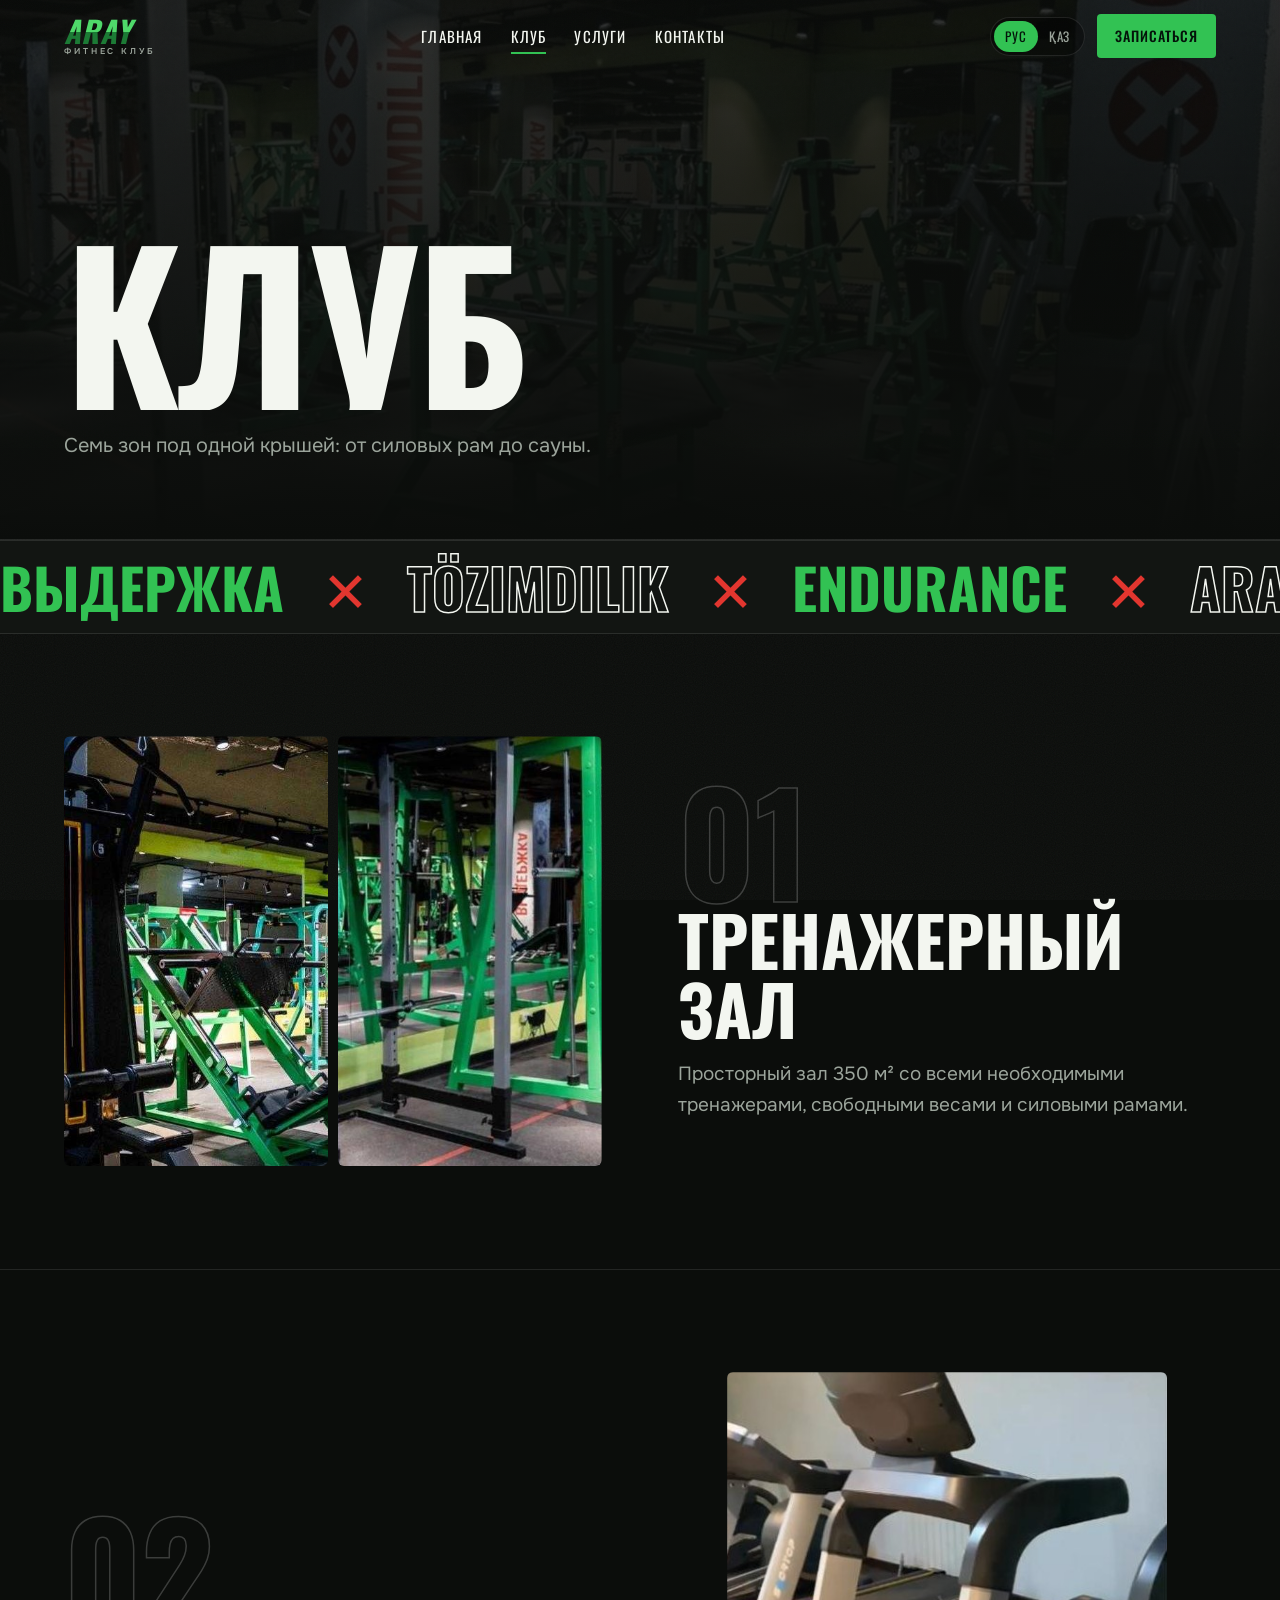
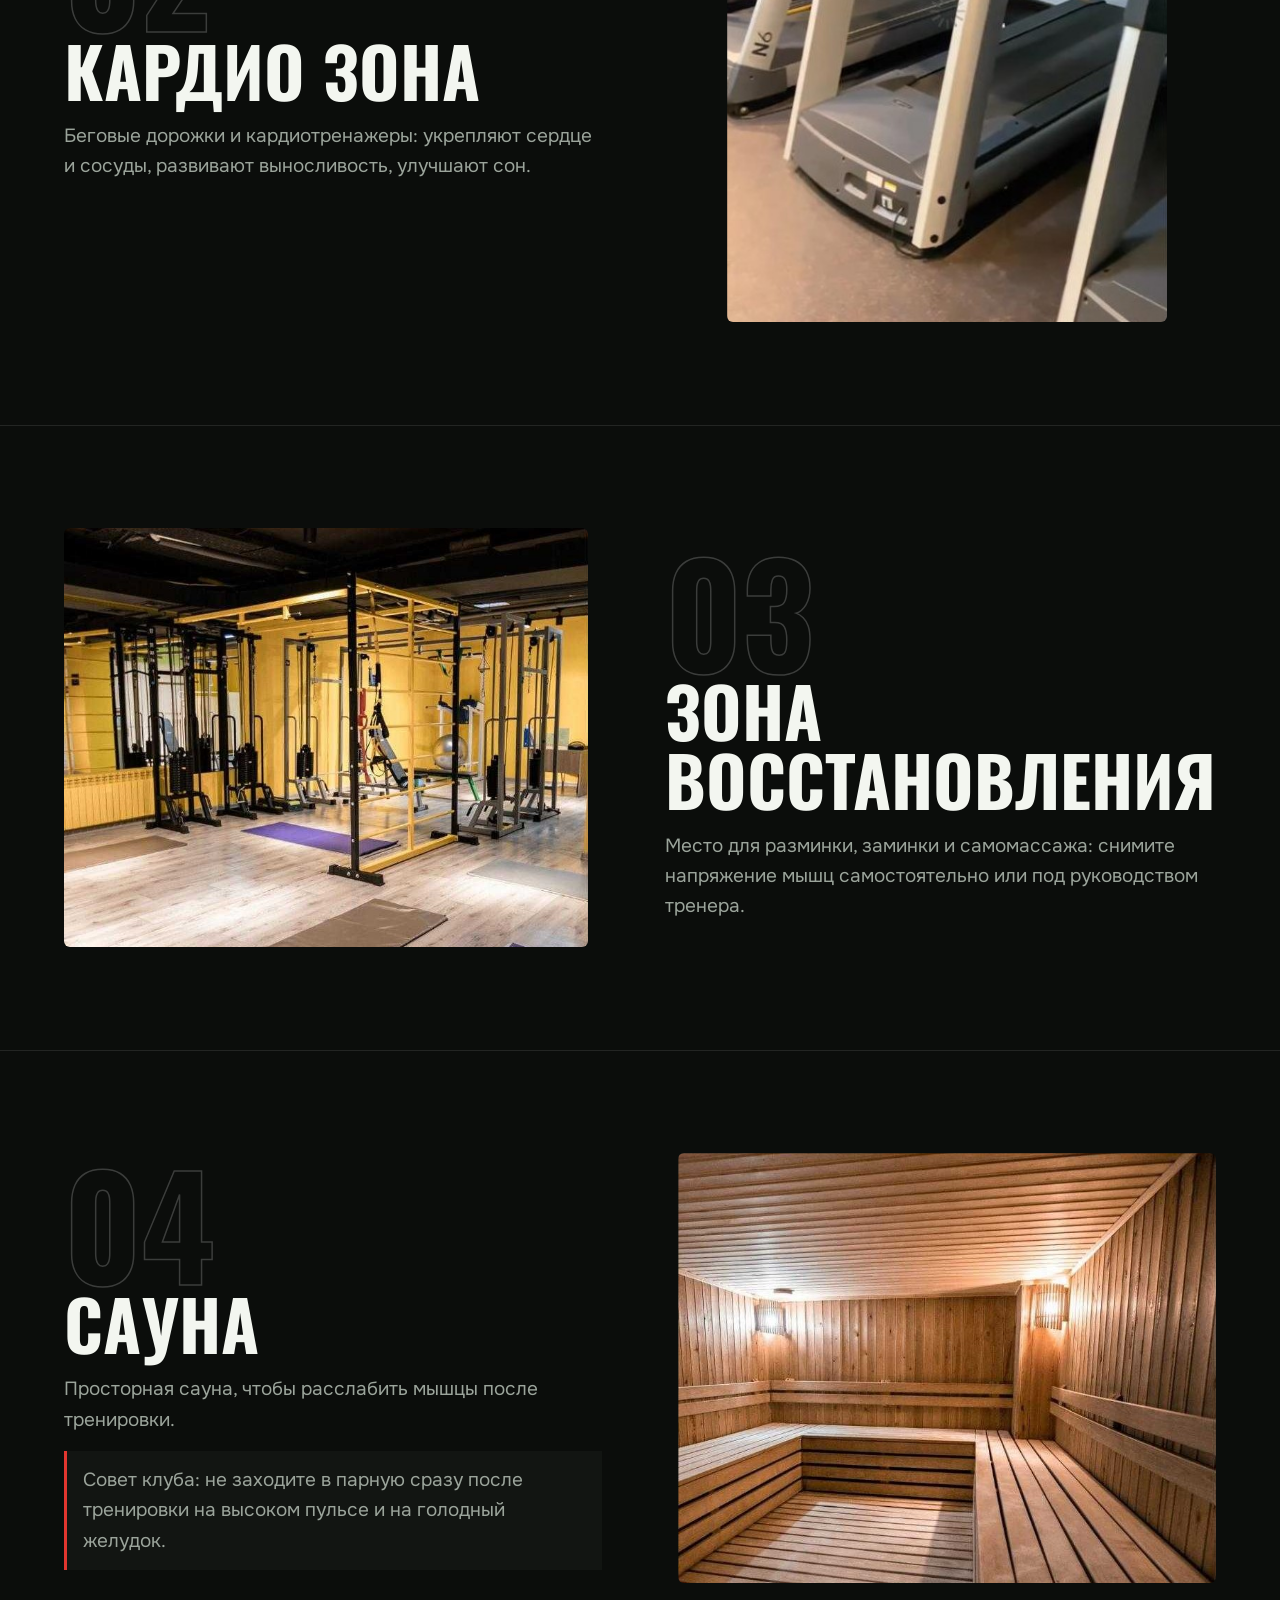
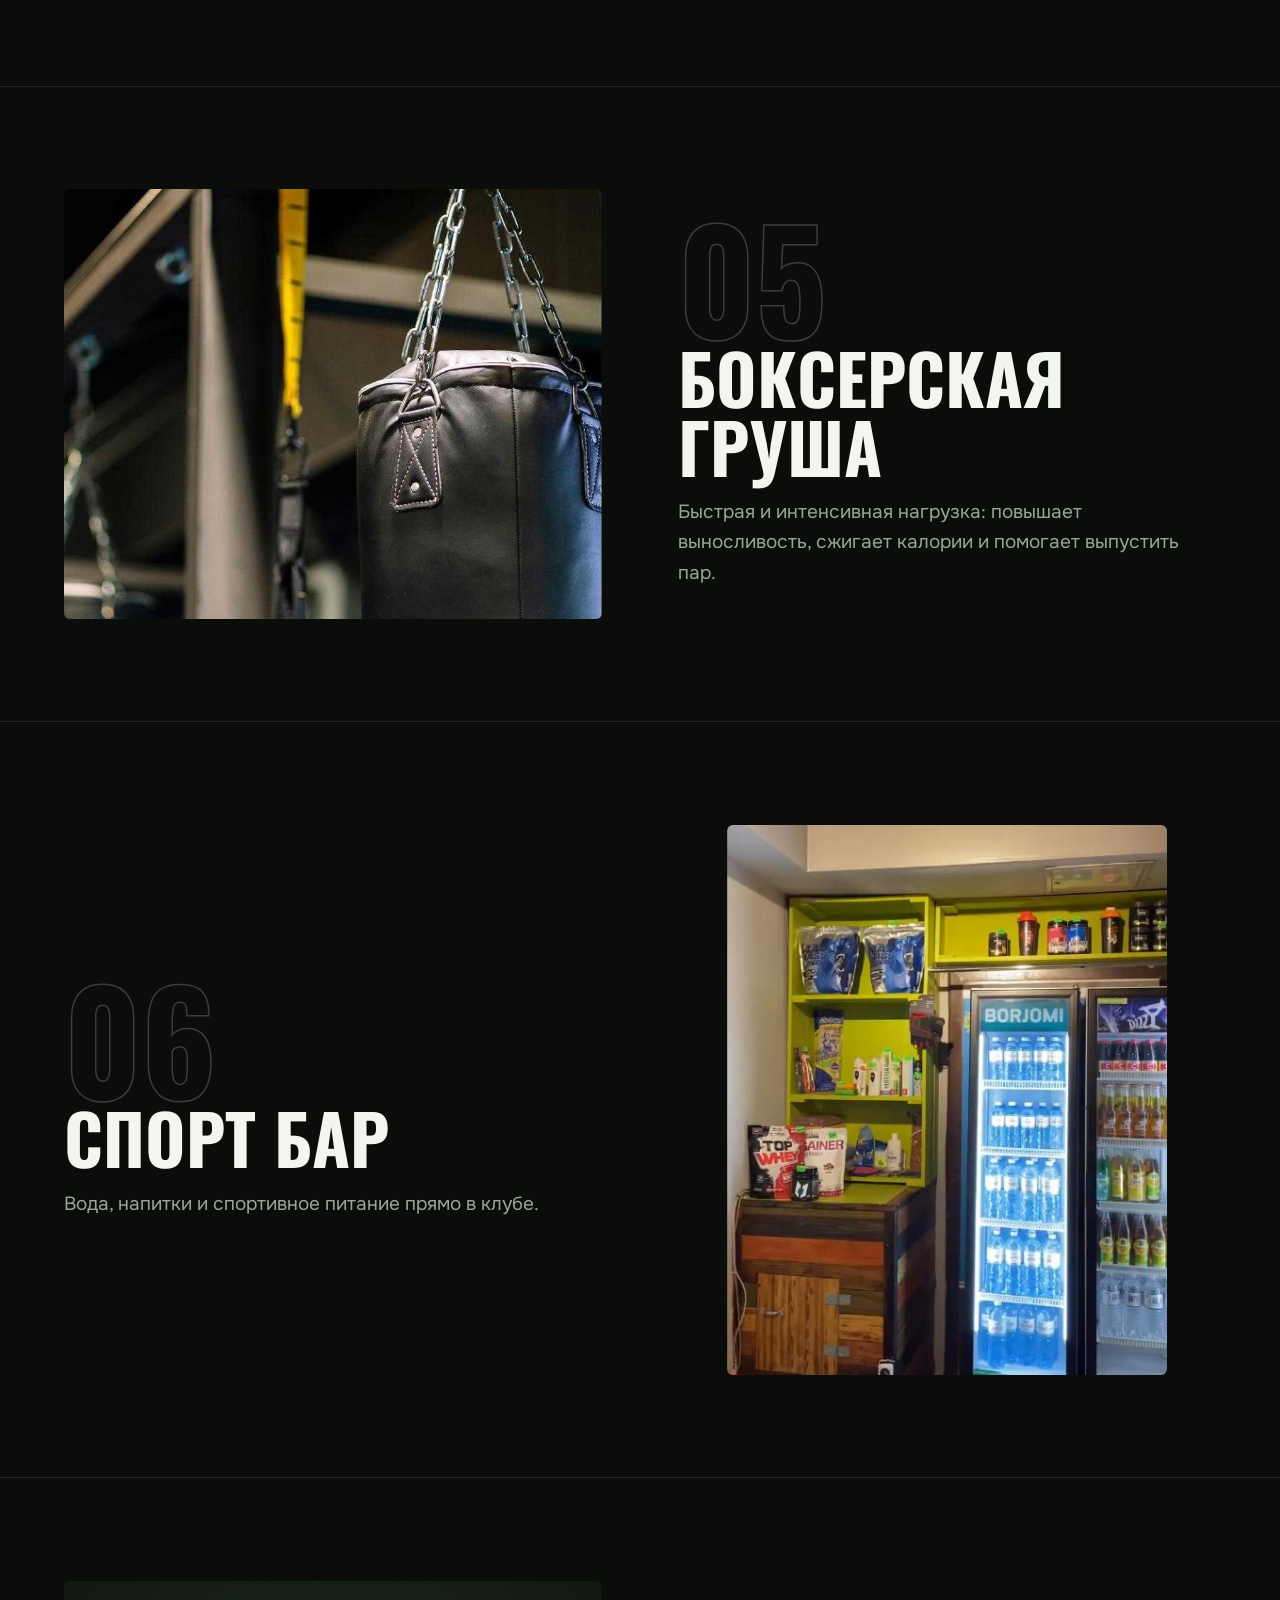
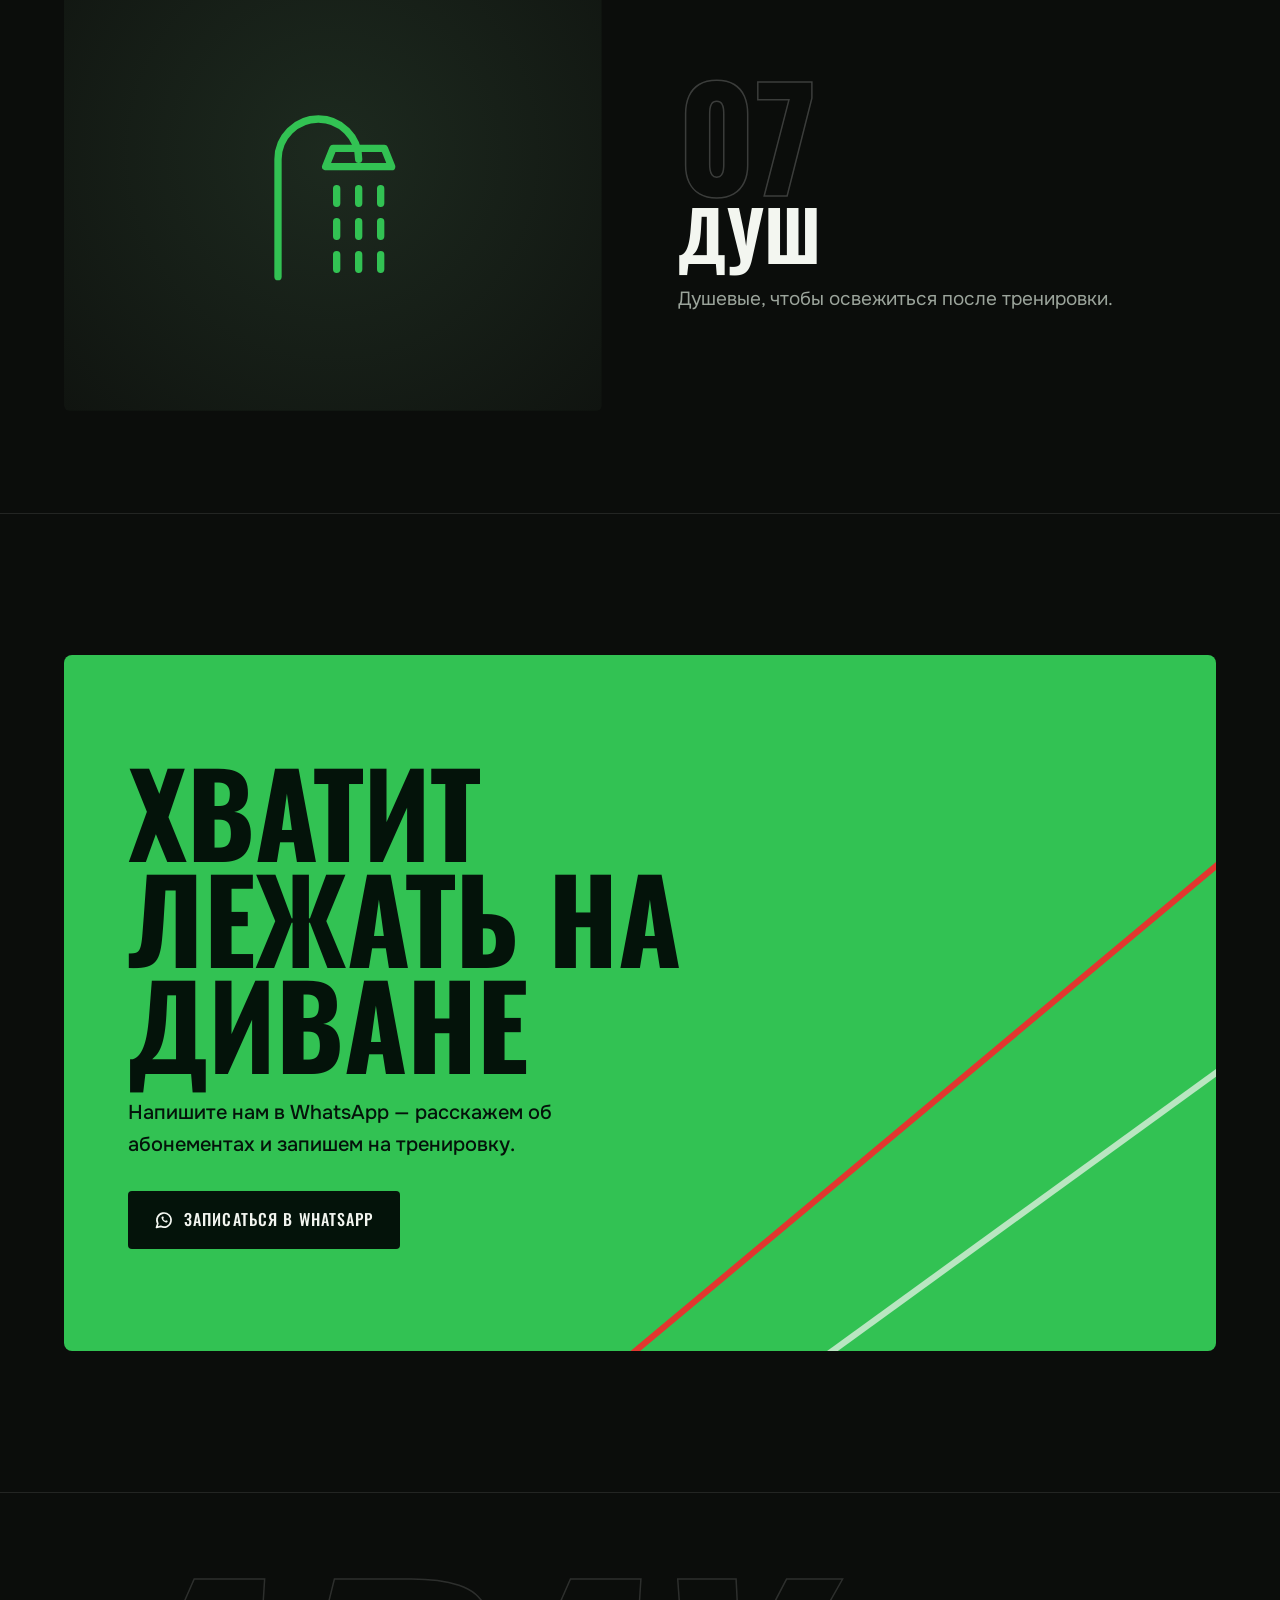
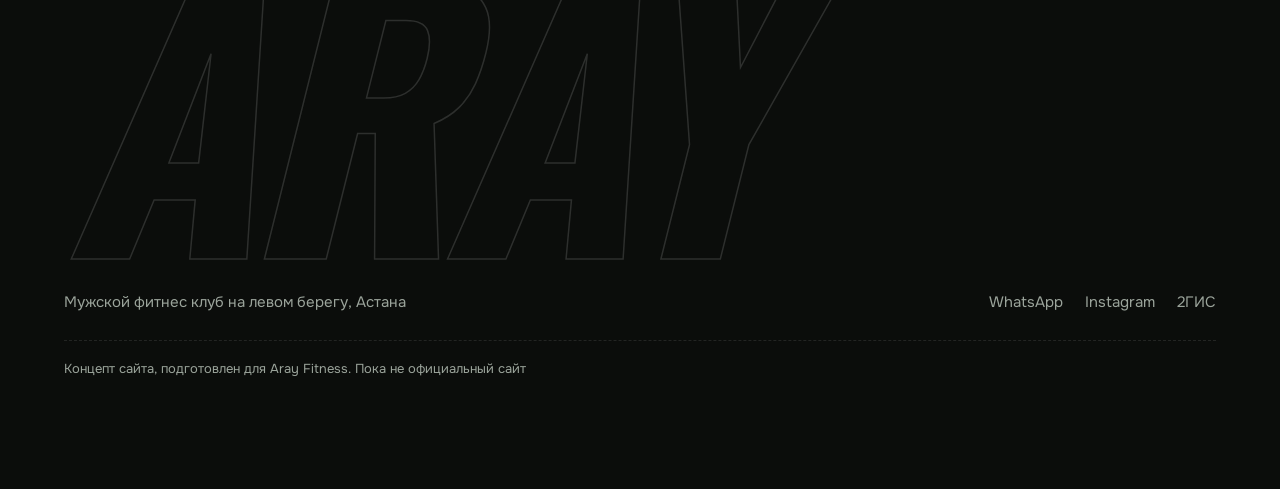
==== commit 9590f60c: "Главное фото в исходном разрешении Co-Authored-By: Claude Fable 5.2 <noreply@anthropic.com> Claude-S" ====
--- a/club.html
+++ b/club.html
@@ -10,7 +10,7 @@
 <meta name="theme-color" content="#0b0d0b">
 <link rel="icon" href="assets/img/favicon.png">
 <link rel="preload" href="assets/fonts/oswald-cyrillic-wght-normal.woff2" as="font" type="font/woff2" crossorigin>
-<link rel="stylesheet" href="css/style.css">
+<link rel="stylesheet" href="css/style.css?v=2">
 </head>
 <body>
 <div class="loader" aria-hidden="true"><div class="loader__word" data-w="ARAY">ARAY</div><div class="loader__bar"></div></div>
--- a/css/style.css
+++ b/css/style.css
@@ -89,7 +89,7 @@
 
 /* Первый экран */
 .hero{position:relative;min-height:100svh;display:flex;flex-direction:column;justify-content:flex-end;padding:120px var(--pad) clamp(28px,5vw,60px);overflow:hidden}
-.hero__bg{position:absolute;inset:-6% 0;z-index:-2;background:url("../assets/img/hall.jpg") center/cover;filter:saturate(1.1) contrast(1.05);animation:kb 18s ease-in-out infinite alternate;will-change:transform}
+.hero__bg{position:absolute;inset:-6% 0;z-index:-2;background:url("../assets/img/hall.jpg?v=2") center/cover;filter:saturate(1.1) contrast(1.05);animation:kb 18s ease-in-out infinite alternate;will-change:transform}
 @keyframes kb{from{transform:scale(1.05) translateY(var(--py,0))}to{transform:scale(1.18) translateY(var(--py,0))}}
 .hero::before{content:"";position:absolute;inset:0;z-index:-1;background:linear-gradient(180deg,rgba(11,13,11,.75) 0,rgba(11,13,11,.35) 35%,rgba(11,13,11,.92) 82%,var(--bg) 100%),linear-gradient(90deg,rgba(11,13,11,.8),transparent 70%)}
 .hero__eyebrow{font-family:var(--display);text-transform:uppercase;letter-spacing:.2em;font-size:clamp(11px,1.3vw,14px);color:var(--lime);margin-bottom:18px}
